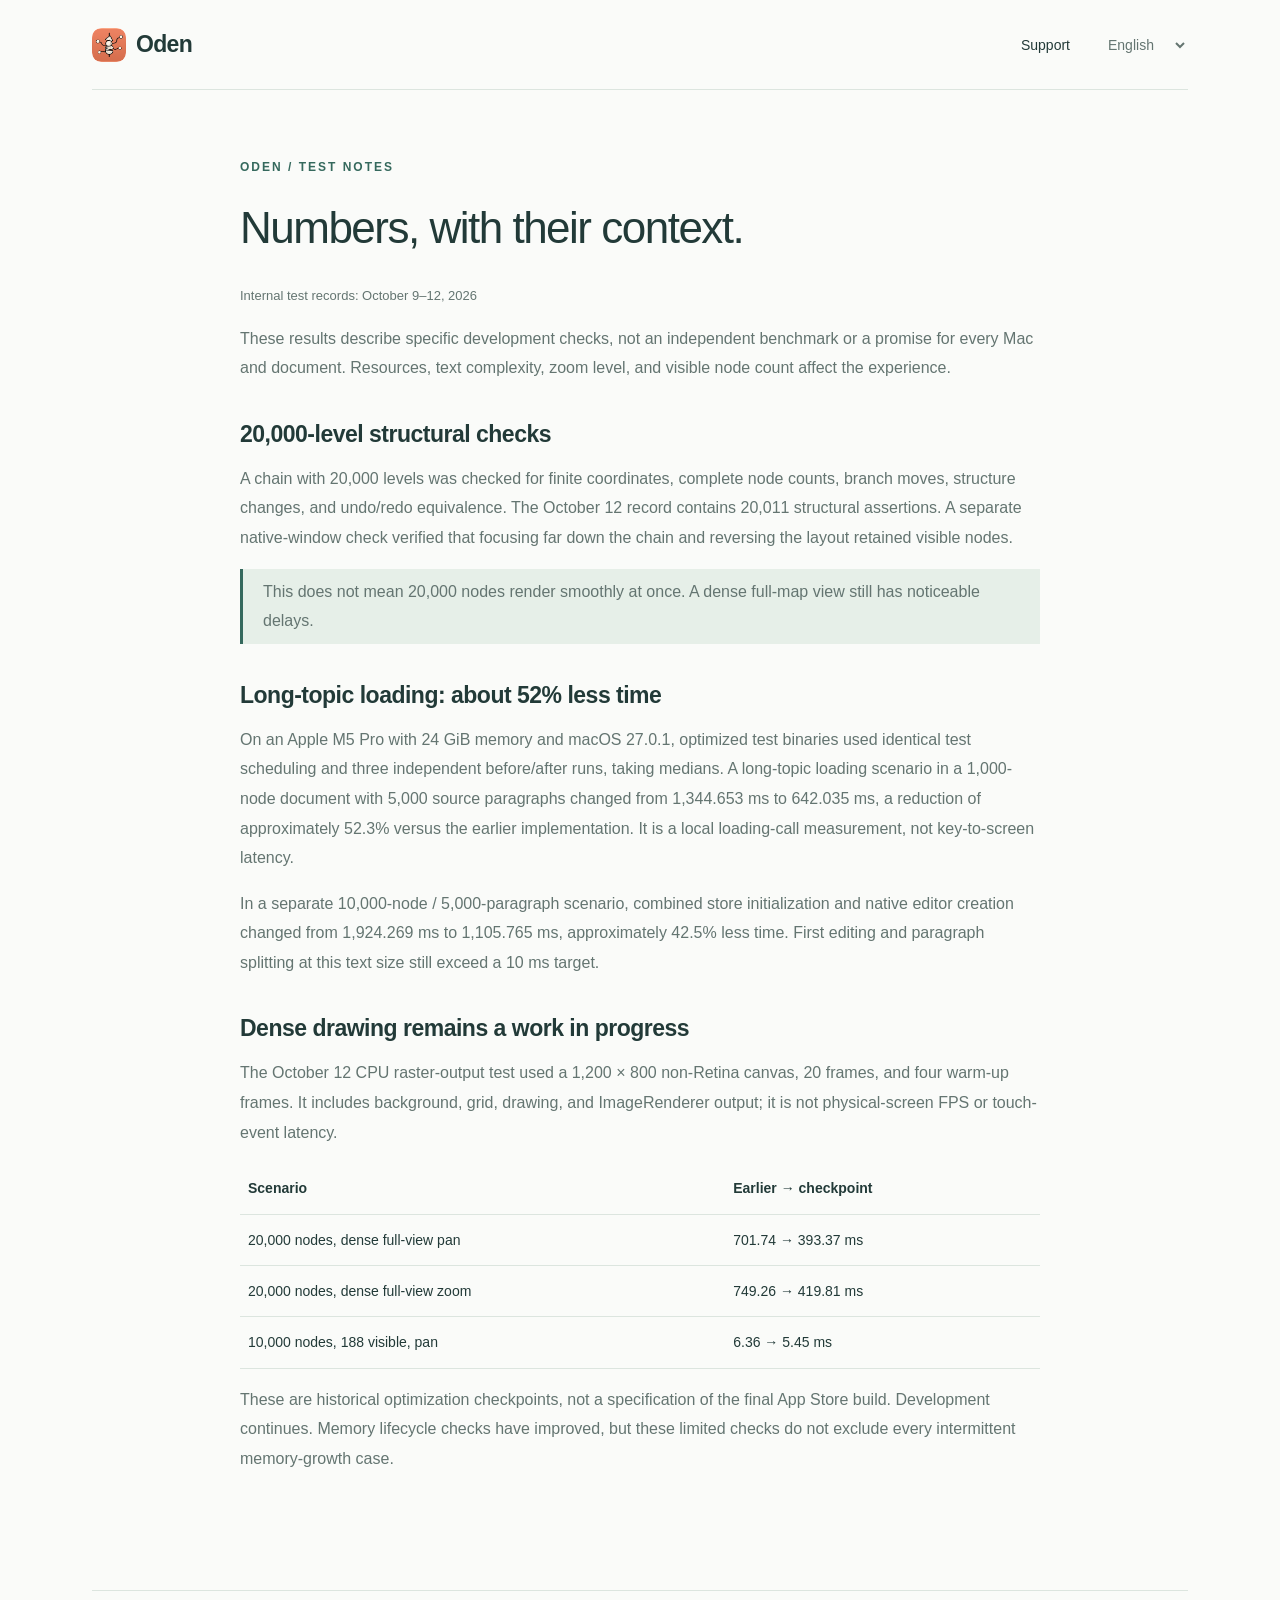
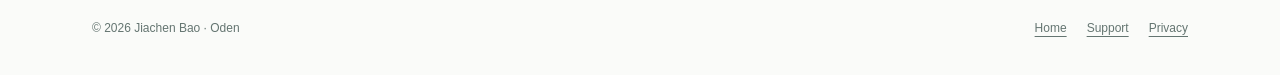
==== performance.html @ cf1937de "Launch bilingual Oden website with support and privacy" ====
<!doctype html>
<html lang="en"><head><meta charset="utf-8"><meta name="viewport" content="width=device-width,initial-scale=1"><title>Oden — Performance Test Notes</title><meta name="description" content="Scope and limitations of Oden's internal large-document performance results."><link rel="icon" href="assets/icon.png"><link rel="stylesheet" href="styles.css"><script defer src="site.js"></script></head>
<body data-lang="en"><div class="wrap"><header class="nav"><a class="brand" href="index.html" data-local><img src="assets/icon.png" alt="" width="34" height="34">Oden</a><nav class="navlinks" aria-label="Main navigation"><a href="support.html" data-local><span lang="en">Support</span><span lang="zh-Hans">支持</span></a><select id="language" class="language" aria-label="Language"><option value="en">English</option><option value="zh">简体中文</option></select></nav></header>
<main class="document"><div class="eyebrow">Oden / <span lang="en">Test notes</span><span lang="zh-Hans">性能记录</span></div><h1><span lang="en">Numbers, with their context.</span><span lang="zh-Hans">数字，也需要上下文。</span></h1><p class="date"><span lang="en">Internal test records: October 9–12, 2026</span><span lang="zh-Hans">内部测试记录：2026 年 10 月 9–12 日</span></p><p><span lang="en">These results describe specific development checks, not an independent benchmark or a promise for every Mac and document. Resources, text complexity, zoom level, and visible node count affect the experience.</span><span lang="zh-Hans">这些结果来自特定开发检查，并非独立评测，也不是对每台 Mac、每份文稿的承诺。资源、文字复杂度、缩放和可见节点数都会影响体验。</span></p>
<h2><span lang="en">20,000-level structural checks</span><span lang="zh-Hans">两万层结构检查</span></h2><p><span lang="en">A chain with 20,000 levels was checked for finite coordinates, complete node counts, branch moves, structure changes, and undo/redo equivalence. The October 12 record contains 20,011 structural assertions. A separate native-window check verified that focusing far down the chain and reversing the layout retained visible nodes.</span><span lang="zh-Hans">两万层深链检查覆盖坐标有效性、节点完整性、分支移动、结构改变及撤销/重做一致性。10 月 12 日记录包含 20,011 项结构断言；另有原生窗口检查，验证远处聚焦和反向布局后仍有节点可见。</span></p><p class="notice"><span lang="en">This does not mean 20,000 nodes render smoothly at once. A dense full-map view still has noticeable delays.</span><span lang="zh-Hans">这不意味着两万节点同时显示仍然流畅。密集全景视野仍有明显延迟。</span></p>
<h2><span lang="en">Long-topic loading: about 52% less time</span><span lang="zh-Hans">长主题加载耗时降低约 52%</span></h2><p><span lang="en">On an Apple M5 Pro with 24 GiB memory and macOS 27.0.1, optimized test binaries used identical test scheduling and three independent before/after runs, taking medians. A long-topic loading scenario in a 1,000-node document with 5,000 source paragraphs changed from 1,344.653 ms to 642.035 ms, a reduction of approximately 52.3% versus the earlier implementation. It is a local loading-call measurement, not key-to-screen latency.</span><span lang="zh-Hans">使用 Apple M5 Pro、24 GiB 内存、macOS 27.0.1；优化测试程序采用相同调度，运行三组独立前后对照并取中位数。1,000 节点文稿中的 5,000 源段落长主题加载，由 1,344.653 ms 降至 642.035 ms，较此前实现降低约 52.3%。这是本地加载调用耗时，不是按键到屏幕的延迟。</span></p><p><span lang="en">In a separate 10,000-node / 5,000-paragraph scenario, combined store initialization and native editor creation changed from 1,924.269 ms to 1,105.765 ms, approximately 42.5% less time. First editing and paragraph splitting at this text size still exceed a 10 ms target.</span><span lang="zh-Hans">另一组 10,000 节点 / 5,000 段落场景中，文稿初始化与原生编辑器创建合计由 1,924.269 ms 降至 1,105.765 ms，降低约 42.5%。此文字规模的首次编辑和段落拆分仍未达到 10 ms 目标。</span></p>
<h2><span lang="en">Dense drawing remains a work in progress</span><span lang="zh-Hans">密集绘制仍在优化</span></h2><p><span lang="en">The October 12 CPU raster-output test used a 1,200 × 800 non-Retina canvas, 20 frames, and four warm-up frames. It includes background, grid, drawing, and ImageRenderer output; it is not physical-screen FPS or touch-event latency.</span><span lang="zh-Hans">10 月 12 日 CPU 栅格输出测试采用 1,200 × 800 非 Retina 画布、20 帧、前 4 帧预热，包含背景、网格、绘制和 ImageRenderer 输出；不等于物理屏幕 FPS 或触控事件延迟。</span></p><div class="table-scroll"><table><thead><tr><th><span lang="en">Scenario</span><span lang="zh-Hans">场景</span></th><th><span lang="en">Earlier → checkpoint</span><span lang="zh-Hans">此前 → 检查点</span></th></tr></thead><tbody><tr><td><span lang="en">20,000 nodes, dense full-view pan</span><span lang="zh-Hans">两万节点，密集全景平移</span></td><td>701.74 → 393.37 ms</td></tr><tr><td><span lang="en">20,000 nodes, dense full-view zoom</span><span lang="zh-Hans">两万节点，密集全景缩放</span></td><td>749.26 → 419.81 ms</td></tr><tr><td><span lang="en">10,000 nodes, 188 visible, pan</span><span lang="zh-Hans">万节点，188 个可见，平移</span></td><td>6.36 → 5.45 ms</td></tr></tbody></table></div><p><span lang="en">These are historical optimization checkpoints, not a specification of the final App Store build. Development continues. Memory lifecycle checks have improved, but these limited checks do not exclude every intermittent memory-growth case.</span><span lang="zh-Hans">以上是历史优化检查点，不是最终 App Store 构建的性能规格。优化仍在继续。内存生命周期检查已有改善，但有限测试不足以排除所有间歇性内存增长情况。</span></p></main><footer class="footer"><span>© 2026 Jiachen Bao · Oden</span><div><a href="index.html" data-local><span lang="en">Home</span><span lang="zh-Hans">首页</span></a><a href="support.html" data-local><span lang="en">Support</span><span lang="zh-Hans">支持</span></a><a href="privacy.html" data-local><span lang="en">Privacy</span><span lang="zh-Hans">隐私政策</span></a></div></footer></div></body></html>
---- styles.css ----
:root{--ink:#223a38;--muted:#647571;--paper:#fafbf9;--mint:#e6efe8;--line:#dce5df;--accent:#35695d;font-family:-apple-system,BlinkMacSystemFont,"Segoe UI",sans-serif;color:var(--ink);background:var(--paper);font-synthesis:none}*{box-sizing:border-box}body{margin:0}body[data-lang=en] [lang=zh-Hans],body[data-lang=zh] [lang=en]{display:none}a{color:inherit;text-underline-offset:4px}button,select{font:inherit}a:focus-visible,button:focus-visible,select:focus-visible{outline:3px solid #508b7d;outline-offset:5px}.wrap{max-width:1160px;margin:auto;padding:0 32px}.nav{height:90px;display:flex;align-items:center;justify-content:space-between;gap:24px;border-bottom:1px solid var(--line)}.brand{display:flex;align-items:center;gap:10px;text-decoration:none;font-weight:650;font-size:23px;letter-spacing:-.7px}.brand img{width:34px;height:34px;border-radius:9px}.navlinks{display:flex;align-items:center;gap:26px;font-size:14px}.navlinks a{text-decoration:none}.language{border:0;background:transparent;color:var(--muted);padding:8px;cursor:pointer}.eyebrow{font-size:12px;font-weight:650;letter-spacing:2px;text-transform:uppercase;color:var(--accent)}.hero{padding:85px 0 38px;text-align:center}.hero h1{font-size:clamp(48px,6.5vw,86px);font-weight:520;line-height:1.08;letter-spacing:-4px;margin:24px 0}.hero .lead{max-width:690px;margin:0 auto;font-size:19px;line-height:1.8;color:var(--muted)}.actions{display:flex;justify-content:center;align-items:center;gap:20px;margin:28px 0}.button{display:inline-flex;text-decoration:none;align-items:center;justify-content:center;padding:13px 23px;border-radius:30px;background:var(--ink);color:white;font-size:14px}.status{font-size:13px;color:var(--muted)}.hero-image{display:block;width:100%;height:auto;border-radius:14px;border:1px solid var(--line);box-shadow:0 22px 60px #233d3210}.caption{font-size:12px;color:var(--muted);margin:14px 0 0;line-height:1.6}.stats{display:grid;grid-template-columns:repeat(3,1fr);padding:40px 0 60px;text-align:center}.stat strong{font-size:38px;font-weight:450;letter-spacing:-1px;display:block}.stat span{font-size:13px;color:var(--muted)}.stat+.stat{border-left:1px solid var(--line)}.section{padding:70px 0;border-top:1px solid var(--line)}.section h2{font-size:clamp(29px,4vw,45px);font-weight:500;letter-spacing:-1.8px;line-height:1.2;margin:14px 0 22px}.section p{font-size:16px;color:var(--muted);line-height:1.85}.split{display:grid;grid-template-columns:1fr 1.35fr;gap:65px;align-items:center}.split img{width:100%;border:1px solid var(--line);border-radius:12px}.tags{display:flex;gap:9px;flex-wrap:wrap;margin-top:22px}.tags span{font-size:12px;padding:8px 13px;border-radius:20px;background:var(--mint)}.gallery{display:grid;grid-template-columns:1fr 1fr;gap:24px;margin-top:28px}.gallery img{width:100%;border-radius:12px;border:1px solid var(--line)}.gallery figure{margin:0}.features{display:grid;grid-template-columns:repeat(3,1fr);gap:40px;margin-top:42px}.features h3{font-size:19px;font-weight:550;line-height:1.4;margin:0}.features p{font-size:14px}.performance{background:var(--mint);padding:38px;border-radius:16px;display:grid;grid-template-columns:1fr 2fr;gap:44px}.performance strong{font-size:60px;font-weight:450;letter-spacing:-2px;display:block}.performance h3{margin:0 0 12px;font-size:24px;font-weight:500}.performance p{margin:0;font-size:14px}.end{padding:75px 0;text-align:center}.end h2{font-size:34px;font-weight:500;letter-spacing:-1px}.footer{border-top:1px solid var(--line);padding:30px 0 40px;display:flex;justify-content:space-between;gap:24px;font-size:12px;color:var(--muted)}.footer div{display:flex;gap:20px;flex-wrap:wrap}.document{max-width:800px;margin:auto;padding:70px 0 100px}.document h1{font-size:44px;line-height:1.15;letter-spacing:-1.5px;font-weight:500}.document h2{font-size:23px;letter-spacing:-.5px;margin:38px 0 10px;font-weight:550}.document p,.document li{font-size:16px;line-height:1.85;color:var(--muted)}.document ul{padding-left:22px}.document .date{font-size:13px}.document table{border-collapse:collapse;width:100%;font-size:14px;line-height:1.6}.document th,.document td{text-align:left;border-bottom:1px solid var(--line);padding:14px 8px;vertical-align:top}.table-scroll{overflow-x:auto}.notice{border-left:3px solid var(--accent);padding:8px 20px;background:var(--mint)}@media(max-width:760px){.wrap{padding:0 20px}.nav{height:74px}.navlinks{gap:16px}.navlinks .optional{display:none}.hero{padding-top:58px}.hero h1{letter-spacing:-2px}.hero .lead{font-size:17px}.split{grid-template-columns:1fr;gap:26px}.section{padding:45px 0}.gallery,.features{grid-template-columns:1fr}.performance{grid-template-columns:1fr;gap:20px;padding:27px}.footer{flex-direction:column}.document{padding-top:45px}.document h1{font-size:36px}.stats{padding:30px 0 40px}.stat strong{font-size:32px}.actions{flex-direction:column;gap:12px}}@media(prefers-reduced-motion:no-preference){html{scroll-behavior:smooth}}
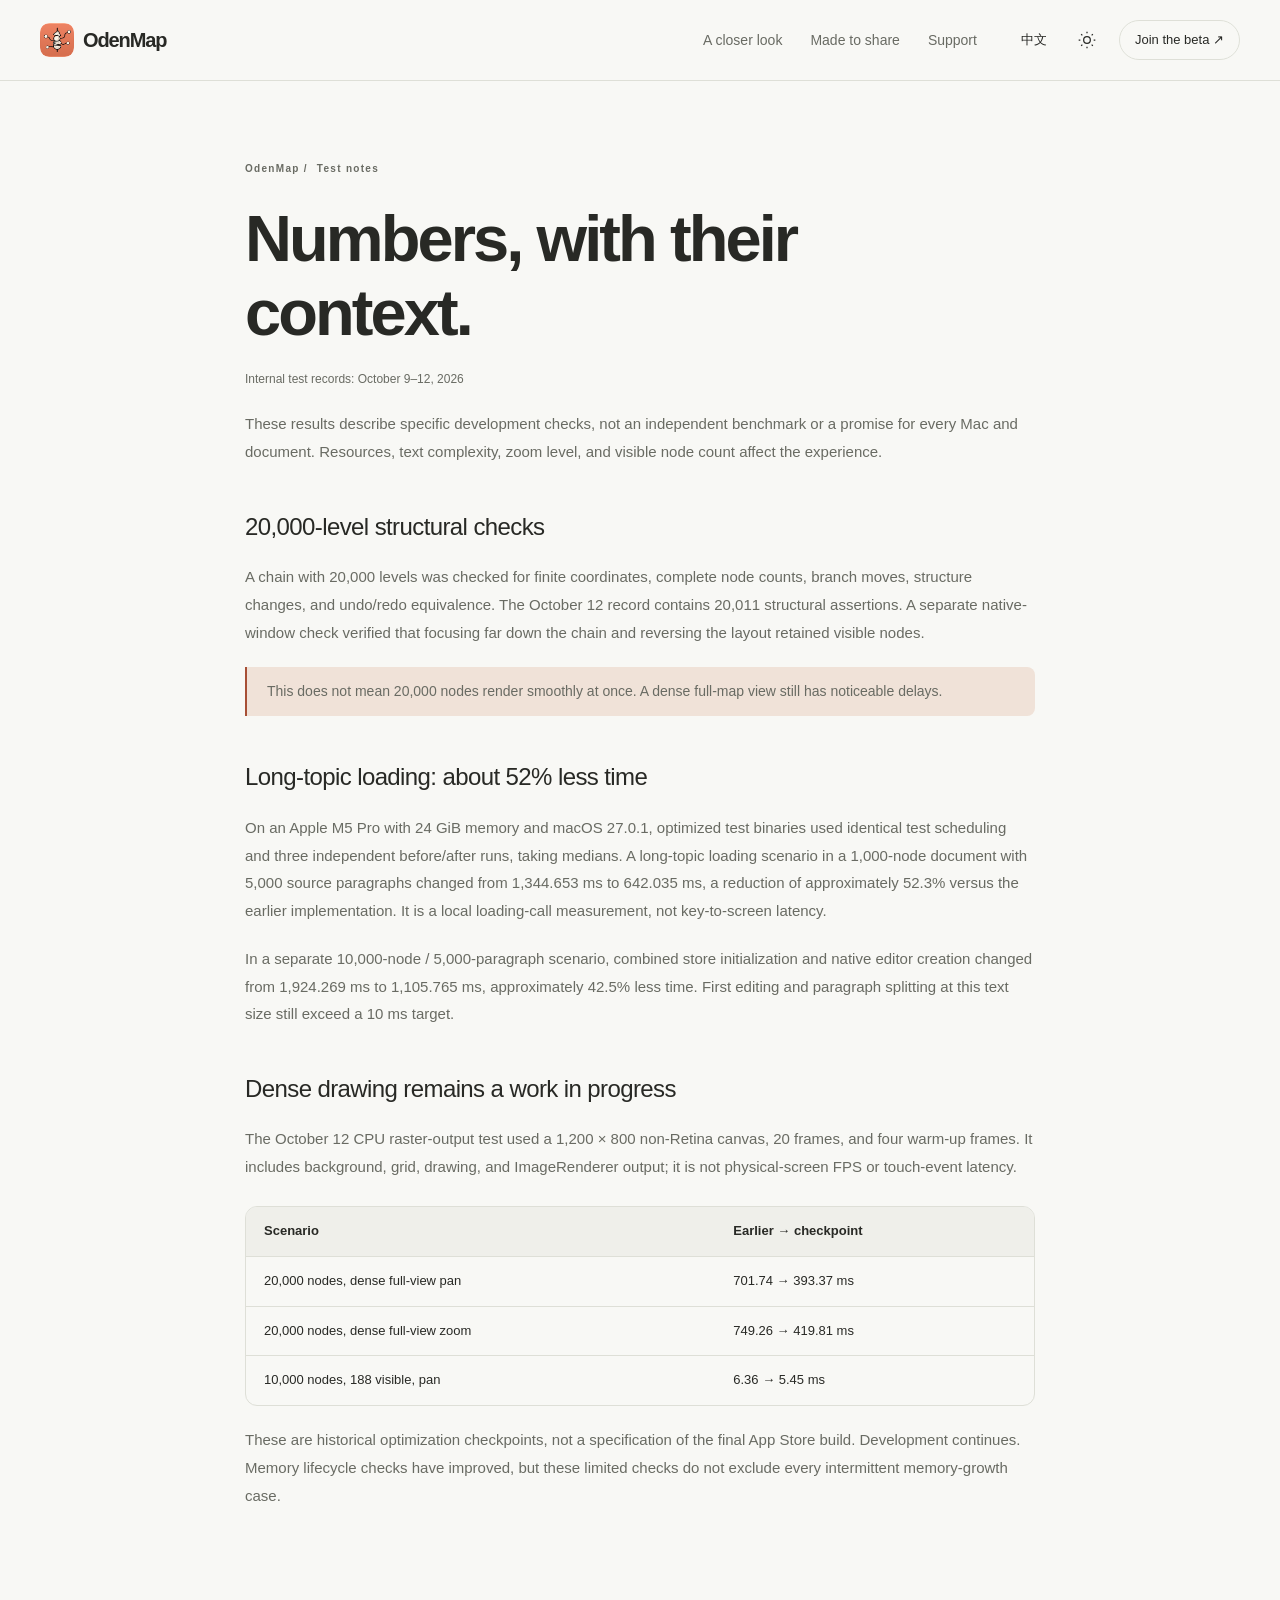
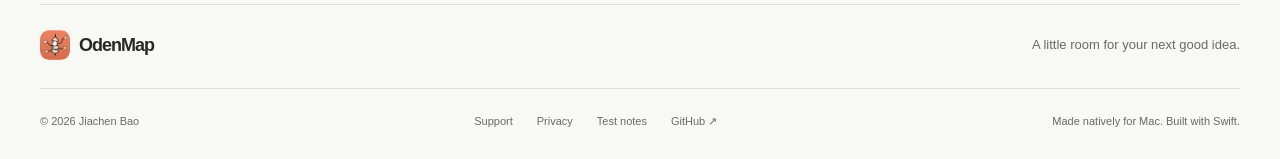
==== commit 4418cdc3: "Refresh OdenMap website with native imagery, bilingual themes and public beta" ====
--- a/performance.html
+++ b/performance.html
@@ -1,7 +1,13 @@
 <!doctype html>
-<html lang="en"><head><meta charset="utf-8"><meta name="viewport" content="width=device-width,initial-scale=1"><title>Oden — Performance Test Notes</title><meta name="description" content="Scope and limitations of Oden's internal large-document performance results."><link rel="icon" href="assets/icon.png"><link rel="stylesheet" href="styles.css"><script defer src="site.js"></script></head>
-<body data-lang="en"><div class="wrap"><header class="nav"><a class="brand" href="index.html" data-local><img src="assets/icon.png" alt="" width="34" height="34">Oden</a><nav class="navlinks" aria-label="Main navigation"><a href="support.html" data-local><span lang="en">Support</span><span lang="zh-Hans">支持</span></a><select id="language" class="language" aria-label="Language"><option value="en">English</option><option value="zh">简体中文</option></select></nav></header>
-<main class="document"><div class="eyebrow">Oden / <span lang="en">Test notes</span><span lang="zh-Hans">性能记录</span></div><h1><span lang="en">Numbers, with their context.</span><span lang="zh-Hans">数字，也需要上下文。</span></h1><p class="date"><span lang="en">Internal test records: October 9–12, 2026</span><span lang="zh-Hans">内部测试记录：2026 年 10 月 9–12 日</span></p><p><span lang="en">These results describe specific development checks, not an independent benchmark or a promise for every Mac and document. Resources, text complexity, zoom level, and visible node count affect the experience.</span><span lang="zh-Hans">这些结果来自特定开发检查，并非独立评测，也不是对每台 Mac、每份文稿的承诺。资源、文字复杂度、缩放和可见节点数都会影响体验。</span></p>
+<html lang="en" data-lang="en"><head><meta charset="utf-8"><meta name="viewport" content="width=device-width,initial-scale=1">
+<title>Test notes — OdenMap</title><meta name="description" content="OdenMap historical developer test notes and their scope."><meta name="theme-color" content="#f8f8f5"><meta name="color-scheme" content="light dark"><meta property="og:title" content="OdenMap — Make room for your ideas"><meta property="og:description" content="A native Mac workspace for connected thinking. Join the public TestFlight beta."><meta property="og:image" content="https://baojiachen0214.github.io/oden-website/assets/canvas-light.webp">
+<link rel="icon" href="assets/icon.png"><link rel="stylesheet" href="styles.css?v=3"><script defer src="site.js?v=3"></script><script>try{let q=new URLSearchParams(location.search).get('lang'),l=q==='zh'||q==='en'?q:localStorage.getItem('oden-lang')||'en',t=localStorage.getItem('oden-theme')||'system';document.documentElement.dataset.lang=l==='zh'?'zh':'en';document.documentElement.lang=l==='zh'?'zh-Hans':'en';document.documentElement.dataset.theme=t;document.documentElement.dataset.scheme=t==='dark'||t==='system'&&matchMedia('(prefers-color-scheme:dark)').matches?'dark':'light'}catch(e){document.documentElement.dataset.lang='en';document.documentElement.dataset.scheme=matchMedia('(prefers-color-scheme:dark)').matches?'dark':'light'}</script></head>
+<body class="document-page"><a class="skip-link" href="#main" data-i18n="skip">Skip to content</a>
+<header class="site-header"><div class="header-inner">
+<a class="brand" href="index.html" data-local><img src="assets/icon.png" width="34" height="34" alt=""><span>OdenMap</span></a>
+<nav class="desktop-nav" aria-label="Main navigation"><a href="index.html#features" data-local data-i18n="navFeatures">A closer look</a><a href="index.html#share" data-local data-i18n="navExport">Made to share</a><a href="support.html" data-local data-i18n="support">Support</a></nav>
+<div class="header-controls"><button class="language-control" id="language-switch" type="button" aria-label="切换到简体中文">中文</button><details class="appearance"><summary aria-label="Appearance"><svg viewBox="0 0 24 24" fill="none" stroke="currentColor" stroke-width="1.5" aria-hidden="true"><circle cx="12" cy="12" r="4"/><path d="M12 2v2m0 16v2M2 12h2m16 0h2M5 5l1.4 1.4m11.2 11.2L19 19M5 19l1.4-1.4M17.6 6.4L19 5"/></svg></summary><div class="appearance-menu"><span data-i18n="appearance">Appearance</span><button type="button" data-theme-choice="system" data-i18n="system">System</button><button type="button" data-theme-choice="light" data-i18n="light">Light</button><button type="button" data-theme-choice="dark" data-i18n="dark">Dark</button></div></details><a class="nav-join" data-beta href="https://testflight.apple.com/join/yeJwCNAr" data-i18n="navJoin">Join the beta ↗</a></div>
+</div></header><main id="main" class="prose wrap"><div class="eyebrow">OdenMap / <span lang="en">Test notes</span><span lang="zh-Hans">性能记录</span></div><h1><span lang="en">Numbers, with their context.</span><span lang="zh-Hans">数字，也需要上下文。</span></h1><p class="date"><span lang="en">Internal test records: October 9–12, 2026</span><span lang="zh-Hans">内部测试记录：2026 年 10 月 9–12 日</span></p><p><span lang="en">These results describe specific development checks, not an independent benchmark or a promise for every Mac and document. Resources, text complexity, zoom level, and visible node count affect the experience.</span><span lang="zh-Hans">这些结果来自特定开发检查，并非独立评测，也不是对每台 Mac、每份文稿的承诺。资源、文字复杂度、缩放和可见节点数都会影响体验。</span></p>
 <h2><span lang="en">20,000-level structural checks</span><span lang="zh-Hans">两万层结构检查</span></h2><p><span lang="en">A chain with 20,000 levels was checked for finite coordinates, complete node counts, branch moves, structure changes, and undo/redo equivalence. The October 12 record contains 20,011 structural assertions. A separate native-window check verified that focusing far down the chain and reversing the layout retained visible nodes.</span><span lang="zh-Hans">两万层深链检查覆盖坐标有效性、节点完整性、分支移动、结构改变及撤销/重做一致性。10 月 12 日记录包含 20,011 项结构断言；另有原生窗口检查，验证远处聚焦和反向布局后仍有节点可见。</span></p><p class="notice"><span lang="en">This does not mean 20,000 nodes render smoothly at once. A dense full-map view still has noticeable delays.</span><span lang="zh-Hans">这不意味着两万节点同时显示仍然流畅。密集全景视野仍有明显延迟。</span></p>
 <h2><span lang="en">Long-topic loading: about 52% less time</span><span lang="zh-Hans">长主题加载耗时降低约 52%</span></h2><p><span lang="en">On an Apple M5 Pro with 24 GiB memory and macOS 27.0.1, optimized test binaries used identical test scheduling and three independent before/after runs, taking medians. A long-topic loading scenario in a 1,000-node document with 5,000 source paragraphs changed from 1,344.653 ms to 642.035 ms, a reduction of approximately 52.3% versus the earlier implementation. It is a local loading-call measurement, not key-to-screen latency.</span><span lang="zh-Hans">使用 Apple M5 Pro、24 GiB 内存、macOS 27.0.1；优化测试程序采用相同调度，运行三组独立前后对照并取中位数。1,000 节点文稿中的 5,000 源段落长主题加载，由 1,344.653 ms 降至 642.035 ms，较此前实现降低约 52.3%。这是本地加载调用耗时，不是按键到屏幕的延迟。</span></p><p><span lang="en">In a separate 10,000-node / 5,000-paragraph scenario, combined store initialization and native editor creation changed from 1,924.269 ms to 1,105.765 ms, approximately 42.5% less time. First editing and paragraph splitting at this text size still exceed a 10 ms target.</span><span lang="zh-Hans">另一组 10,000 节点 / 5,000 段落场景中，文稿初始化与原生编辑器创建合计由 1,924.269 ms 降至 1,105.765 ms，降低约 42.5%。此文字规模的首次编辑和段落拆分仍未达到 10 ms 目标。</span></p>
-<h2><span lang="en">Dense drawing remains a work in progress</span><span lang="zh-Hans">密集绘制仍在优化</span></h2><p><span lang="en">The October 12 CPU raster-output test used a 1,200 × 800 non-Retina canvas, 20 frames, and four warm-up frames. It includes background, grid, drawing, and ImageRenderer output; it is not physical-screen FPS or touch-event latency.</span><span lang="zh-Hans">10 月 12 日 CPU 栅格输出测试采用 1,200 × 800 非 Retina 画布、20 帧、前 4 帧预热，包含背景、网格、绘制和 ImageRenderer 输出；不等于物理屏幕 FPS 或触控事件延迟。</span></p><div class="table-scroll"><table><thead><tr><th><span lang="en">Scenario</span><span lang="zh-Hans">场景</span></th><th><span lang="en">Earlier → checkpoint</span><span lang="zh-Hans">此前 → 检查点</span></th></tr></thead><tbody><tr><td><span lang="en">20,000 nodes, dense full-view pan</span><span lang="zh-Hans">两万节点，密集全景平移</span></td><td>701.74 → 393.37 ms</td></tr><tr><td><span lang="en">20,000 nodes, dense full-view zoom</span><span lang="zh-Hans">两万节点，密集全景缩放</span></td><td>749.26 → 419.81 ms</td></tr><tr><td><span lang="en">10,000 nodes, 188 visible, pan</span><span lang="zh-Hans">万节点，188 个可见，平移</span></td><td>6.36 → 5.45 ms</td></tr></tbody></table></div><p><span lang="en">These are historical optimization checkpoints, not a specification of the final App Store build. Development continues. Memory lifecycle checks have improved, but these limited checks do not exclude every intermittent memory-growth case.</span><span lang="zh-Hans">以上是历史优化检查点，不是最终 App Store 构建的性能规格。优化仍在继续。内存生命周期检查已有改善，但有限测试不足以排除所有间歇性内存增长情况。</span></p></main><footer class="footer"><span>© 2026 Jiachen Bao · Oden</span><div><a href="index.html" data-local><span lang="en">Home</span><span lang="zh-Hans">首页</span></a><a href="support.html" data-local><span lang="en">Support</span><span lang="zh-Hans">支持</span></a><a href="privacy.html" data-local><span lang="en">Privacy</span><span lang="zh-Hans">隐私政策</span></a></div></footer></div></body></html>
+<h2><span lang="en">Dense drawing remains a work in progress</span><span lang="zh-Hans">密集绘制仍在优化</span></h2><p><span lang="en">The October 12 CPU raster-output test used a 1,200 × 800 non-Retina canvas, 20 frames, and four warm-up frames. It includes background, grid, drawing, and ImageRenderer output; it is not physical-screen FPS or touch-event latency.</span><span lang="zh-Hans">10 月 12 日 CPU 栅格输出测试采用 1,200 × 800 非 Retina 画布、20 帧、前 4 帧预热，包含背景、网格、绘制和 ImageRenderer 输出；不等于物理屏幕 FPS 或触控事件延迟。</span></p><div class="table-scroll"><table><thead><tr><th><span lang="en">Scenario</span><span lang="zh-Hans">场景</span></th><th><span lang="en">Earlier → checkpoint</span><span lang="zh-Hans">此前 → 检查点</span></th></tr></thead><tbody><tr><td><span lang="en">20,000 nodes, dense full-view pan</span><span lang="zh-Hans">两万节点，密集全景平移</span></td><td>701.74 → 393.37 ms</td></tr><tr><td><span lang="en">20,000 nodes, dense full-view zoom</span><span lang="zh-Hans">两万节点，密集全景缩放</span></td><td>749.26 → 419.81 ms</td></tr><tr><td><span lang="en">10,000 nodes, 188 visible, pan</span><span lang="zh-Hans">万节点，188 个可见，平移</span></td><td>6.36 → 5.45 ms</td></tr></tbody></table></div><p><span lang="en">These are historical optimization checkpoints, not a specification of the final App Store build. Development continues. Memory lifecycle checks have improved, but these limited checks do not exclude every intermittent memory-growth case.</span><span lang="zh-Hans">以上是历史优化检查点，不是最终 App Store 构建的性能规格。优化仍在继续。内存生命周期检查已有改善，但有限测试不足以排除所有间歇性内存增长情况。</span></p></main><footer class="site-footer wrap"><div class="footer-main"><a class="brand" href="index.html" data-local><img src="assets/icon.png" width="30" height="30" alt=""><span>OdenMap</span></a><p data-i18n="footerLine">A little room for your next good idea.</p></div><div class="footer-bottom"><span>© 2026 Jiachen Bao</span><nav aria-label="Footer"><a href="support.html" data-local data-i18n="support">Support</a><a href="privacy.html" data-local data-i18n="privacy">Privacy</a><a href="performance.html" data-local data-i18n="testNotes">Test notes</a><a href="https://github.com/baojiachen0214/oden-website/issues" rel="noopener">GitHub ↗</a></nav><span class="footer-native" data-i18n="footerNative">Made natively for Mac. Built with Swift.</span></div></footer></body></html>
--- a/styles.css
+++ b/styles.css
@@ -1 +1,23 @@
-:root{--ink:#223a38;--muted:#647571;--paper:#fafbf9;--mint:#e6efe8;--line:#dce5df;--accent:#35695d;font-family:-apple-system,BlinkMacSystemFont,"Segoe UI",sans-serif;color:var(--ink);background:var(--paper);font-synthesis:none}*{box-sizing:border-box}body{margin:0}body[data-lang=en] [lang=zh-Hans],body[data-lang=zh] [lang=en]{display:none}a{color:inherit;text-underline-offset:4px}button,select{font:inherit}a:focus-visible,button:focus-visible,select:focus-visible{outline:3px solid #508b7d;outline-offset:5px}.wrap{max-width:1160px;margin:auto;padding:0 32px}.nav{height:90px;display:flex;align-items:center;justify-content:space-between;gap:24px;border-bottom:1px solid var(--line)}.brand{display:flex;align-items:center;gap:10px;text-decoration:none;font-weight:650;font-size:23px;letter-spacing:-.7px}.brand img{width:34px;height:34px;border-radius:9px}.navlinks{display:flex;align-items:center;gap:26px;font-size:14px}.navlinks a{text-decoration:none}.language{border:0;background:transparent;color:var(--muted);padding:8px;cursor:pointer}.eyebrow{font-size:12px;font-weight:650;letter-spacing:2px;text-transform:uppercase;color:var(--accent)}.hero{padding:85px 0 38px;text-align:center}.hero h1{font-size:clamp(48px,6.5vw,86px);font-weight:520;line-height:1.08;letter-spacing:-4px;margin:24px 0}.hero .lead{max-width:690px;margin:0 auto;font-size:19px;line-height:1.8;color:var(--muted)}.actions{display:flex;justify-content:center;align-items:center;gap:20px;margin:28px 0}.button{display:inline-flex;text-decoration:none;align-items:center;justify-content:center;padding:13px 23px;border-radius:30px;background:var(--ink);color:white;font-size:14px}.status{font-size:13px;color:var(--muted)}.hero-image{display:block;width:100%;height:auto;border-radius:14px;border:1px solid var(--line);box-shadow:0 22px 60px #233d3210}.caption{font-size:12px;color:var(--muted);margin:14px 0 0;line-height:1.6}.stats{display:grid;grid-template-columns:repeat(3,1fr);padding:40px 0 60px;text-align:center}.stat strong{font-size:38px;font-weight:450;letter-spacing:-1px;display:block}.stat span{font-size:13px;color:var(--muted)}.stat+.stat{border-left:1px solid var(--line)}.section{padding:70px 0;border-top:1px solid var(--line)}.section h2{font-size:clamp(29px,4vw,45px);font-weight:500;letter-spacing:-1.8px;line-height:1.2;margin:14px 0 22px}.section p{font-size:16px;color:var(--muted);line-height:1.85}.split{display:grid;grid-template-columns:1fr 1.35fr;gap:65px;align-items:center}.split img{width:100%;border:1px solid var(--line);border-radius:12px}.tags{display:flex;gap:9px;flex-wrap:wrap;margin-top:22px}.tags span{font-size:12px;padding:8px 13px;border-radius:20px;background:var(--mint)}.gallery{display:grid;grid-template-columns:1fr 1fr;gap:24px;margin-top:28px}.gallery img{width:100%;border-radius:12px;border:1px solid var(--line)}.gallery figure{margin:0}.features{display:grid;grid-template-columns:repeat(3,1fr);gap:40px;margin-top:42px}.features h3{font-size:19px;font-weight:550;line-height:1.4;margin:0}.features p{font-size:14px}.performance{background:var(--mint);padding:38px;border-radius:16px;display:grid;grid-template-columns:1fr 2fr;gap:44px}.performance strong{font-size:60px;font-weight:450;letter-spacing:-2px;display:block}.performance h3{margin:0 0 12px;font-size:24px;font-weight:500}.performance p{margin:0;font-size:14px}.end{padding:75px 0;text-align:center}.end h2{font-size:34px;font-weight:500;letter-spacing:-1px}.footer{border-top:1px solid var(--line);padding:30px 0 40px;display:flex;justify-content:space-between;gap:24px;font-size:12px;color:var(--muted)}.footer div{display:flex;gap:20px;flex-wrap:wrap}.document{max-width:800px;margin:auto;padding:70px 0 100px}.document h1{font-size:44px;line-height:1.15;letter-spacing:-1.5px;font-weight:500}.document h2{font-size:23px;letter-spacing:-.5px;margin:38px 0 10px;font-weight:550}.document p,.document li{font-size:16px;line-height:1.85;color:var(--muted)}.document ul{padding-left:22px}.document .date{font-size:13px}.document table{border-collapse:collapse;width:100%;font-size:14px;line-height:1.6}.document th,.document td{text-align:left;border-bottom:1px solid var(--line);padding:14px 8px;vertical-align:top}.table-scroll{overflow-x:auto}.notice{border-left:3px solid var(--accent);padding:8px 20px;background:var(--mint)}@media(max-width:760px){.wrap{padding:0 20px}.nav{height:74px}.navlinks{gap:16px}.navlinks .optional{display:none}.hero{padding-top:58px}.hero h1{letter-spacing:-2px}.hero .lead{font-size:17px}.split{grid-template-columns:1fr;gap:26px}.section{padding:45px 0}.gallery,.features{grid-template-columns:1fr}.performance{grid-template-columns:1fr;gap:20px;padding:27px}.footer{flex-direction:column}.document{padding-top:45px}.document h1{font-size:36px}.stats{padding:30px 0 40px}.stat strong{font-size:32px}.actions{flex-direction:column;gap:12px}}@media(prefers-reduced-motion:no-preference){html{scroll-behavior:smooth}}
+/* OdenMap — native product, quiet presentation. No external fonts. */
+:root{color-scheme:light;--bg:#f8f8f5;--surface:#fff;--surface-soft:#efefea;--text:#282925;--muted:#696b63;--line:#dedfd7;--accent:#a74f35;--accent-hover:#8e402a;--accent-wash:#f0e2d8;--button-text:#fff;--header:rgb(248 248 245 / .9);--shadow:0 22px 65px -28px rgb(35 37 29 / .26);--radius:24px}
+:root[data-scheme=dark]{color-scheme:dark;--bg:#191b19;--surface:#232623;--surface-soft:#292d28;--text:#e9eae3;--muted:#a9ada1;--line:#383d35;--accent:#e6a387;--accent-hover:#f1b69e;--accent-wash:#3c3029;--button-text:#231c17;--header:rgb(25 27 25 / .91);--shadow:0 24px 75px -22px rgb(0 0 0 / .65)}
+*{box-sizing:border-box}html{scroll-behavior:smooth;scroll-padding-top:100px}body{margin:0;background:var(--bg);color:var(--text);font-family:-apple-system,BlinkMacSystemFont,"Segoe UI",sans-serif;-webkit-font-smoothing:antialiased;font-size:16px;line-height:1.6}button,a,summary{-webkit-tap-highlight-color:transparent}button{font:inherit;color:inherit}button,summary{cursor:pointer}a{color:inherit;text-decoration:none}img{display:block;max-width:100%}button{border:0}::selection{background:var(--accent-wash);color:var(--text)}:focus-visible{outline:3px solid var(--accent);outline-offset:5px}h1,h2,h3,p{margin:0}h1,h2,h3{line-height:1.1;letter-spacing:-.045em;font-weight:550}em{font-family:Georgia,"Times New Roman",serif;font-weight:400;letter-spacing:-.055em}button:disabled{cursor:default}.wrap{width:min(1200px,calc(100% - 80px));margin-inline:auto}.skip-link{position:fixed;top:10px;left:16px;padding:10px 16px;background:var(--surface);z-index:100;transform:translateY(-180%)}.skip-link:focus{transform:none}.muted{color:var(--muted)}
+html[data-lang=en] [lang=zh-Hans],html[data-lang=zh] [lang=en]{display:none!important}html[data-lang=zh] em{font-family:inherit;font-style:normal;font-weight:500;letter-spacing:-.04em}html[data-lang=zh] h1,html[data-lang=zh] h2,html[data-lang=zh] h3{letter-spacing:-.025em}html[data-lang=zh] .hero h1{line-height:1.2}
+.site-header{position:sticky;top:0;z-index:30;background:var(--header);border-bottom:1px solid var(--line);backdrop-filter:blur(20px);-webkit-backdrop-filter:blur(20px)}.header-inner{max-width:1440px;margin:auto;min-height:80px;padding:15px 40px;display:flex;align-items:center;gap:36px}.brand{display:inline-flex;align-items:center;gap:9px;flex-shrink:0;font-size:20px;letter-spacing:-.055em;font-weight:650}.brand img{border-radius:9px}.desktop-nav{display:flex;gap:28px;margin-left:auto;font-size:14px;color:var(--muted)}.desktop-nav a:hover,.footer-bottom a:hover{color:var(--accent)}.header-controls{display:flex;align-items:center;gap:12px}.language-control{background:none;padding:8px;font-size:13px;min-height:40px;min-width:40px}.nav-join{font-size:13px;padding:9px 15px;border:1px solid var(--line);border-radius:99px;white-space:nowrap}.nav-join:hover{border-color:var(--accent);color:var(--accent)}.appearance{position:relative}.appearance summary{list-style:none;width:40px;height:40px;display:grid;place-items:center;border-radius:50%}.appearance summary::-webkit-details-marker{display:none}.appearance summary:hover,.language-control:hover{background:var(--surface-soft)}.appearance svg{width:20px;height:20px}.appearance-menu{position:absolute;right:0;top:49px;width:175px;padding:8px;border:1px solid var(--line);border-radius:14px;box-shadow:var(--shadow);background:var(--surface)}.appearance-menu>span{display:block;padding:7px 10px;font-size:11px;color:var(--muted);text-transform:uppercase;letter-spacing:.09em}.appearance-menu button{width:100%;text-align:left;background:none;padding:8px 11px;border-radius:7px;font-size:14px}.appearance-menu button[aria-pressed=true]{background:var(--accent-wash);color:var(--accent)}.appearance-menu button[aria-pressed=true]:after{content:'✓';float:right}.appearance-menu button:hover{background:var(--surface-soft)}
+.hero{padding-top:88px}.hero-intro{max-width:760px;margin:auto;text-align:center}.eyebrow{display:flex;align-items:center;gap:9px;font-size:10px;font-weight:600;letter-spacing:.13em;color:var(--muted);line-height:1.5}.hero .eyebrow{justify-content:center}.status-dot{width:6px;height:6px;background:var(--accent);border-radius:50%;display:inline-block;flex-shrink:0}.hero h1{font-size:clamp(64px,7.3vw,102px);margin-top:28px;line-height:.99}.hero h1 em{color:var(--accent)}.hero-lead{max-width:480px;margin:28px auto 0;color:var(--muted);font-size:17px;line-height:1.7;text-wrap:pretty}.hero-actions{display:flex;justify-content:center;align-items:center;gap:27px;margin-top:30px}.button{display:inline-flex;gap:26px;align-items:center;justify-content:center;padding:13px 21px;font-size:14px;border-radius:9px;font-weight:550;min-height:48px;transition:background .15s,transform .15s}.primary{background:var(--accent);color:var(--button-text)}.primary:hover{background:var(--accent-hover);transform:translateY(-1px)}.quiet-link{font-size:13px;display:inline-flex;gap:12px;align-items:center;border-bottom:1px solid var(--line);padding:7px 0}.quiet-link:hover{border-color:var(--accent)}.availability{font-size:10px;color:var(--muted);margin-top:19px}.hero-showcase{position:relative;margin-top:56px}.hero-glow{position:absolute;inset:5% -2% -5%;background:radial-gradient(ellipse at 50% 65%,var(--accent-wash),transparent 70%);filter:blur(30px);z-index:-1}.shot-button{display:block;width:100%;padding:0;background:var(--surface);overflow:hidden;border-radius:12px;border:1px solid var(--line);box-shadow:var(--shadow);transition:transform .25s}.shot-button:hover{transform:translateY(-3px)}.product-shot{width:100%;height:auto}.hero-shot{border-radius:14px}.shot-caption{display:flex;justify-content:space-between;color:var(--muted);font-size:10px;margin-top:17px;gap:15px}.shot-caption>span:first-child{display:flex;align-items:center;gap:7px}.caption-dot{width:5px;height:5px;border-radius:50%;background:var(--accent)}.principles{display:flex;align-items:center;justify-content:center;gap:34px;color:var(--muted);padding:46px 0 44px;border-bottom:1px solid var(--line);font-size:11px}.principles i{width:3px;height:3px;border-radius:50%;background:var(--line)}
+.features{padding-block:110px 100px}.section-heading{display:grid;grid-template-columns:1.1fr 1fr;align-items:end;gap:20px 70px;margin-bottom:48px}.section-heading .eyebrow{grid-column:1/-1}h2{font-size:clamp(38px,4.2vw,58px);font-weight:500;line-height:1.07}.section-lead{font-size:15px;color:var(--muted);line-height:1.75;max-width:395px;text-wrap:pretty}.section-heading .section-lead{padding-bottom:4px}.feature-grid{display:grid;grid-template-columns:1fr 1fr;gap:24px}.feature-card{border:1px solid var(--line);border-radius:var(--radius);overflow:hidden;background:var(--surface-soft);padding:35px 0 0;display:flex;flex-direction:column;min-width:0}.card-copy{padding:0 34px;max-width:470px}.feature-index{font-size:9px;letter-spacing:.14em;color:var(--muted)}.feature-card h3{font-size:30px;margin-top:21px;letter-spacing:-.04em;max-width:350px;line-height:1.15}.feature-card p{font-size:13px;color:var(--muted);line-height:1.75;margin-top:16px;max-width:365px}.format-tags{display:flex;gap:7px;flex-wrap:wrap;margin-top:22px}.format-tags span{font-size:10px;padding:4px 9px;border:1px solid var(--line);border-radius:5px;color:var(--muted)}.feature-card .shot-button{margin:36px 0 0 28px;width:calc(100% - 28px);border-radius:12px 0 0 0;border-right:0;border-bottom:0;box-shadow:var(--shadow);margin-top:auto}.feature-card .card-copy{padding-bottom:34px}.feature-card .product-shot{aspect-ratio:1.4;object-fit:cover;object-position:left top}.resources-card .product-shot{aspect-ratio:1.4}.details-grid{display:grid;grid-template-columns:repeat(3,minmax(0,1fr));gap:65px;margin-top:65px}.detail-icon{display:block;font-size:28px;line-height:1;color:var(--accent);font-weight:300;margin-bottom:23px}.equation-icon{font-family:Georgia,serif;font-style:italic}.details-grid h3{font-size:19px;line-height:1.25;letter-spacing:-.025em;max-width:250px}.details-grid p{font-size:12px;line-height:1.8;color:var(--muted);margin-top:15px}
+.export-section{background:var(--surface-soft);border-block:1px solid var(--line);padding-block:85px}.export-inner{display:grid;grid-template-columns:.85fr 1.3fr;align-items:center;gap:70px}.export-copy h2{margin-top:24px}.export-copy h2 em{color:var(--accent)}.export-copy .section-lead{margin-top:25px;font-size:14px}.new-label{font-size:10px;letter-spacing:0;border:1px solid var(--accent);color:var(--accent);padding:2px 7px;border-radius:5px}.export-tags span{border-color:var(--muted)}.quiet-list{list-style:none;padding:0;margin:25px 0 0;font-size:11px;color:var(--muted)}.quiet-list li{margin:10px 0;padding-left:17px;position:relative}.quiet-list li:before{content:'↗';position:absolute;left:0;color:var(--accent)}.small-caption{font-size:10px;color:var(--muted);margin-top:16px;text-align:center}.export-visual{min-width:0}.export-visual .shot-button{border-radius:16px}
+.platforms{padding-block:100px;display:grid;grid-template-columns:1fr 1fr;gap:90px;align-items:center;border-bottom:1px solid var(--line)}.platforms h2{font-size:40px;margin-top:22px;max-width:360px;line-height:1.15}.platform-list>div{display:flex;align-items:center;gap:24px;padding:25px 0}.platform-list>div+div{border-top:1px solid var(--line)}.platform-mark{font-size:34px;line-height:1;font-weight:300;width:38px;text-align:center;color:var(--muted)}.platform-list h3{font-size:20px;letter-spacing:-.02em;display:flex;align-items:center;gap:13px;flex-wrap:wrap}.small-badge{border:1px solid var(--accent);border-radius:4px;padding:3px 6px;font-size:8px;letter-spacing:.07em;line-height:1;color:var(--accent);font-weight:500}.muted-badge{border-color:var(--line);color:var(--muted)}.platform-list p{font-size:12px;color:var(--muted);margin-top:9px}
+.beta-section{padding-block:100px}.beta-card{border:1px solid var(--line);border-radius:var(--radius);padding:60px;background:var(--surface);display:grid;grid-template-columns:1fr 1fr;gap:90px}.beta-copy h2{margin-top:24px}.beta-copy h2 em{color:var(--accent)}.beta-copy>p:not(.eyebrow){margin-top:25px;font-size:13px;max-width:340px;color:var(--muted);line-height:1.8}.beta-copy>.button{margin-top:28px}.beta-copy>.beta-limit{font-size:9px!important;margin-top:15px!important}.beta-steps{padding-top:4px}.beta-steps>div{display:flex;gap:23px;margin-bottom:28px}.beta-steps>div>span{font-size:10px;color:var(--accent);padding-top:2px;font-variant-numeric:tabular-nums}.beta-steps h3{font-size:16px;letter-spacing:-.015em;line-height:1.3}.beta-steps p{font-size:12px;color:var(--muted);line-height:1.75;margin-top:9px}.beta-steps>.beta-version{font-size:11px;padding-top:20px;border-top:1px solid var(--line)}.beta-steps>.beta-small{font-size:10px}
+.site-footer{padding-block:25px 28px;border-top:1px solid var(--line)}.footer-main{display:flex;align-items:center;justify-content:space-between;padding:0 0 28px}.footer-main p{font-size:13px;color:var(--muted)}.footer-main .brand{font-size:18px}.footer-bottom{border-top:1px solid var(--line);padding-top:24px;display:flex;gap:30px;align-items:center;justify-content:space-between;font-size:10px;color:var(--muted)}.footer-bottom nav{display:flex;gap:24px}.footer-native{text-align:right}.prose{max-width:790px;padding-block:80px 95px}.prose h1{font-size:clamp(42px,6vw,65px);margin-top:26px;line-height:1.14}.prose .document-lead{font-size:18px;margin-top:25px}.prose p{font-size:15px;color:var(--muted);line-height:1.85;margin-top:20px}.prose h2{font-size:24px;letter-spacing:-.025em;line-height:1.35;margin-top:45px}.prose a{color:var(--accent);text-decoration:underline;text-underline-offset:3px}.prose .date{font-size:12px;margin-top:18px}.prose .notice{border-left:2px solid var(--accent);padding:12px 20px;background:var(--accent-wash);border-radius:0 8px 8px 0;font-size:14px}.table-scroll{overflow-x:auto;margin-top:25px;border:1px solid var(--line);border-radius:12px}table{border-collapse:collapse;width:100%;font-size:13px;text-align:left}th,td{padding:14px 18px;border-bottom:1px solid var(--line)}th{background:var(--surface-soft);font-weight:550}tr:last-child td{border-bottom:0}
+.image-dialog{border:0;border-radius:16px;padding:0;background:var(--surface);color:var(--text);max-width:min(1600px,96vw);max-height:94dvh;overflow:auto;box-shadow:0 20px 100px #0008}.image-dialog::backdrop{background:rgb(12 14 11 / .85);backdrop-filter:blur(12px)}.image-dialog img{max-height:90dvh;width:auto;max-width:94vw;object-fit:contain}.dialog-close{position:fixed;top:20px;right:25px;width:42px;height:42px;border-radius:50%;background:var(--surface);border:1px solid var(--line);color:var(--text);font-size:28px;z-index:1;line-height:1}.dialog-close:hover{background:var(--accent-wash)}
+@media(min-width:1600px){.hero{padding-top:100px}}@media(max-width:1000px){.desktop-nav{gap:18px}.header-inner{gap:24px;padding-inline:28px}.wrap{width:calc(100% - 56px)}.hero{padding-top:70px}.hero h1{font-size:85px}.feature-card{padding-top:28px}.card-copy{padding-inline:25px}.feature-card h3{font-size:27px}.details-grid{gap:35px}.export-inner{gap:38px}.beta-card{padding:40px;gap:40px}.footer-native{display:none}.platforms{gap:45px}.section-heading{gap:24px 45px}}
+@media(max-width:760px){.header-inner{min-height:68px;padding:12px 22px;gap:15px}.brand{font-size:20px}.brand img{width:31px;height:31px}.desktop-nav{display:none}.header-controls{margin-left:auto;gap:4px}.nav-join{font-size:11px;padding:8px 12px;margin-left:5px}.wrap{width:calc(100% - 44px)}.hero{padding-top:58px}.hero h1{font-size:clamp(58px,10vw,80px)}.hero-lead{font-size:16px;max-width:420px}.hero-showcase{margin-top:40px}.hero-shot{border-radius:10px}.shot-caption{font-size:9px}.shot-caption>span:last-child{display:none}.principles{gap:17px;padding-block:32px;font-size:9px}.features{padding-block:70px}.section-heading{grid-template-columns:1fr;gap:20px;margin-bottom:32px}.section-heading .section-lead{max-width:450px}.feature-grid{gap:20px}.feature-card h3{font-size:24px}.feature-card p{font-size:12px}.card-copy{padding-inline:23px}.feature-card .shot-button{margin-left:18px;width:calc(100% - 18px)}.format-tags{gap:5px}.format-tags span{font-size:9px;padding-inline:7px}.details-grid{gap:25px;margin-top:42px}.details-grid h3{font-size:16px}.details-grid p{font-size:11px}.export-section{padding-block:65px}.export-inner{grid-template-columns:1fr;gap:38px}.export-copy .section-lead{max-width:440px}.export-visual{max-width:650px}.export-copy h2{font-size:48px}.platforms{padding-block:65px;grid-template-columns:1fr;gap:20px}.platforms h2{font-size:36px;max-width:none}.platform-list>div{padding-block:22px}.beta-section{padding-block:65px}.beta-card{grid-template-columns:1fr;gap:40px;padding:35px}.beta-copy>p:not(.eyebrow){max-width:440px}.beta-steps{padding:0}.beta-steps>div{margin-bottom:23px}.footer-main{align-items:flex-start;gap:20px}.footer-main p{font-size:11px;max-width:165px;text-align:right}.footer-bottom{flex-wrap:wrap;gap:18px}.footer-bottom nav{gap:22px}.prose{padding-block:55px 70px}.prose p{font-size:14px}}
+@media(max-width:520px){.header-inner{padding-inline:19px}.nav-join{display:none}.wrap{width:calc(100% - 38px)}.hero{padding-top:49px}.hero .eyebrow{font-size:8px;letter-spacing:.12em}.hero h1{font-size:clamp(51px,13.2vw,69px);margin-top:23px;line-height:1.02}.hero-lead{font-size:14px;margin-top:22px;max-width:325px;line-height:1.8}.hero-actions{flex-direction:column;gap:15px;margin-top:25px}.button{font-size:13px;padding:12px 20px}.quiet-link{font-size:11px}.availability{font-size:8px;max-width:270px;margin:15px auto 0}.hero-showcase{margin-top:33px}.shot-caption{font-size:8px;margin-top:12px}.principles{flex-wrap:wrap;gap:10px 16px;font-size:9px;padding-block:26px}.principles i{display:none}.principles span:last-child{flex-basis:100%;text-align:center}.features{padding-block:59px}.eyebrow{font-size:8px}.section-heading h2{font-size:39px}.section-lead{font-size:13px}.feature-grid{grid-template-columns:1fr;gap:22px}.feature-card{padding-top:29px;border-radius:20px}.card-copy{padding-inline:27px;max-width:100%}.feature-card h3{font-size:30px;max-width:290px;margin-top:17px}.feature-card p{font-size:13px}.feature-card .card-copy{padding-bottom:29px}.feature-card .shot-button{margin-left:22px;width:calc(100% - 22px)}.feature-card .product-shot{aspect-ratio:1.4}.format-tags{margin-top:18px}.details-grid{grid-template-columns:1fr;gap:0;margin-top:20px}.details-grid article{padding-top:27px;margin-top:26px;border-top:1px solid var(--line)}.detail-icon{font-size:25px;margin-bottom:17px}.details-grid h3{font-size:20px;max-width:none}.details-grid p{font-size:13px;margin-top:11px;max-width:340px}.export-section{padding-block:53px}.export-copy h2{font-size:44px}.export-copy .section-lead{font-size:13px}.quiet-list{font-size:11px}.export-visual .shot-button{border-radius:10px}.platforms{padding-block:55px}.platforms h2{font-size:35px;max-width:300px}.platform-list h3{font-size:18px;gap:9px}.platform-list p{font-size:12px}.platform-list>div{gap:17px}.beta-section{padding-block:55px}.beta-card{padding:29px 25px;border-radius:20px;gap:35px}.beta-copy h2{font-size:38px}.beta-copy>.beta-limit{font-size:8px!important}.beta-copy>p:not(.eyebrow){font-size:12px}.beta-steps>div{gap:16px}.beta-steps p{font-size:11px}.footer-main p{max-width:132px;font-size:10px}.footer-main .brand{font-size:17px}.footer-main .brand img{width:28px;height:28px}.footer-bottom{font-size:9px;gap:15px}.footer-bottom nav{gap:18px;flex-wrap:wrap}.prose h1{font-size:42px}.prose h2{font-size:22px}.prose .document-lead{font-size:16px}.prose p{font-size:13px}.prose .notice{font-size:12px}th,td{padding:12px;font-size:11px}.dialog-close{top:12px;right:12px;width:38px;height:38px}.image-dialog{border-radius:8px}}
+@media(prefers-reduced-motion:reduce){html{scroll-behavior:auto}*,*:before,*:after{transition:none!important;animation:none!important}}
+/* Product details stay legible in narrow browser windows, too. */
+.feature-card .product-shot{aspect-ratio:1.1;object-fit:cover;object-position:center}
+@media(max-width:760px){.feature-grid{grid-template-columns:1fr}.feature-card{display:grid;grid-template-columns:1fr 1fr;align-items:end;padding-top:28px}.feature-card .card-copy{padding-bottom:30px}.feature-card .shot-button{width:100%;margin:0;border-radius:12px 0 0 0}.feature-card h3{font-size:28px}.feature-card .product-shot{aspect-ratio:.82;object-position:left top}}
+@media(max-width:620px){.feature-card{display:flex}.feature-card .shot-button{width:calc(100% - 22px);margin-left:22px}.feature-card .product-shot{aspect-ratio:1.1;object-position:center}.feature-card h3{font-size:30px}.details-grid{grid-template-columns:1fr;gap:0}.details-grid article{border-top:1px solid var(--line);padding-top:27px;margin-top:27px}.details-grid h3{font-size:20px;max-width:none}.details-grid p{font-size:13px;max-width:440px}.detail-icon{margin-bottom:17px}}
+.availability,.shot-caption,.small-caption,.beta-copy>.beta-limit,.beta-steps>.beta-small,.footer-bottom{font-size:11px!important}
+@media(max-width:520px){.availability{max-width:290px}.shot-caption{font-size:10px!important}.beta-copy>.beta-limit{font-size:10px!important}.footer-bottom{font-size:10px!important}.footer-main p{font-size:11px}}
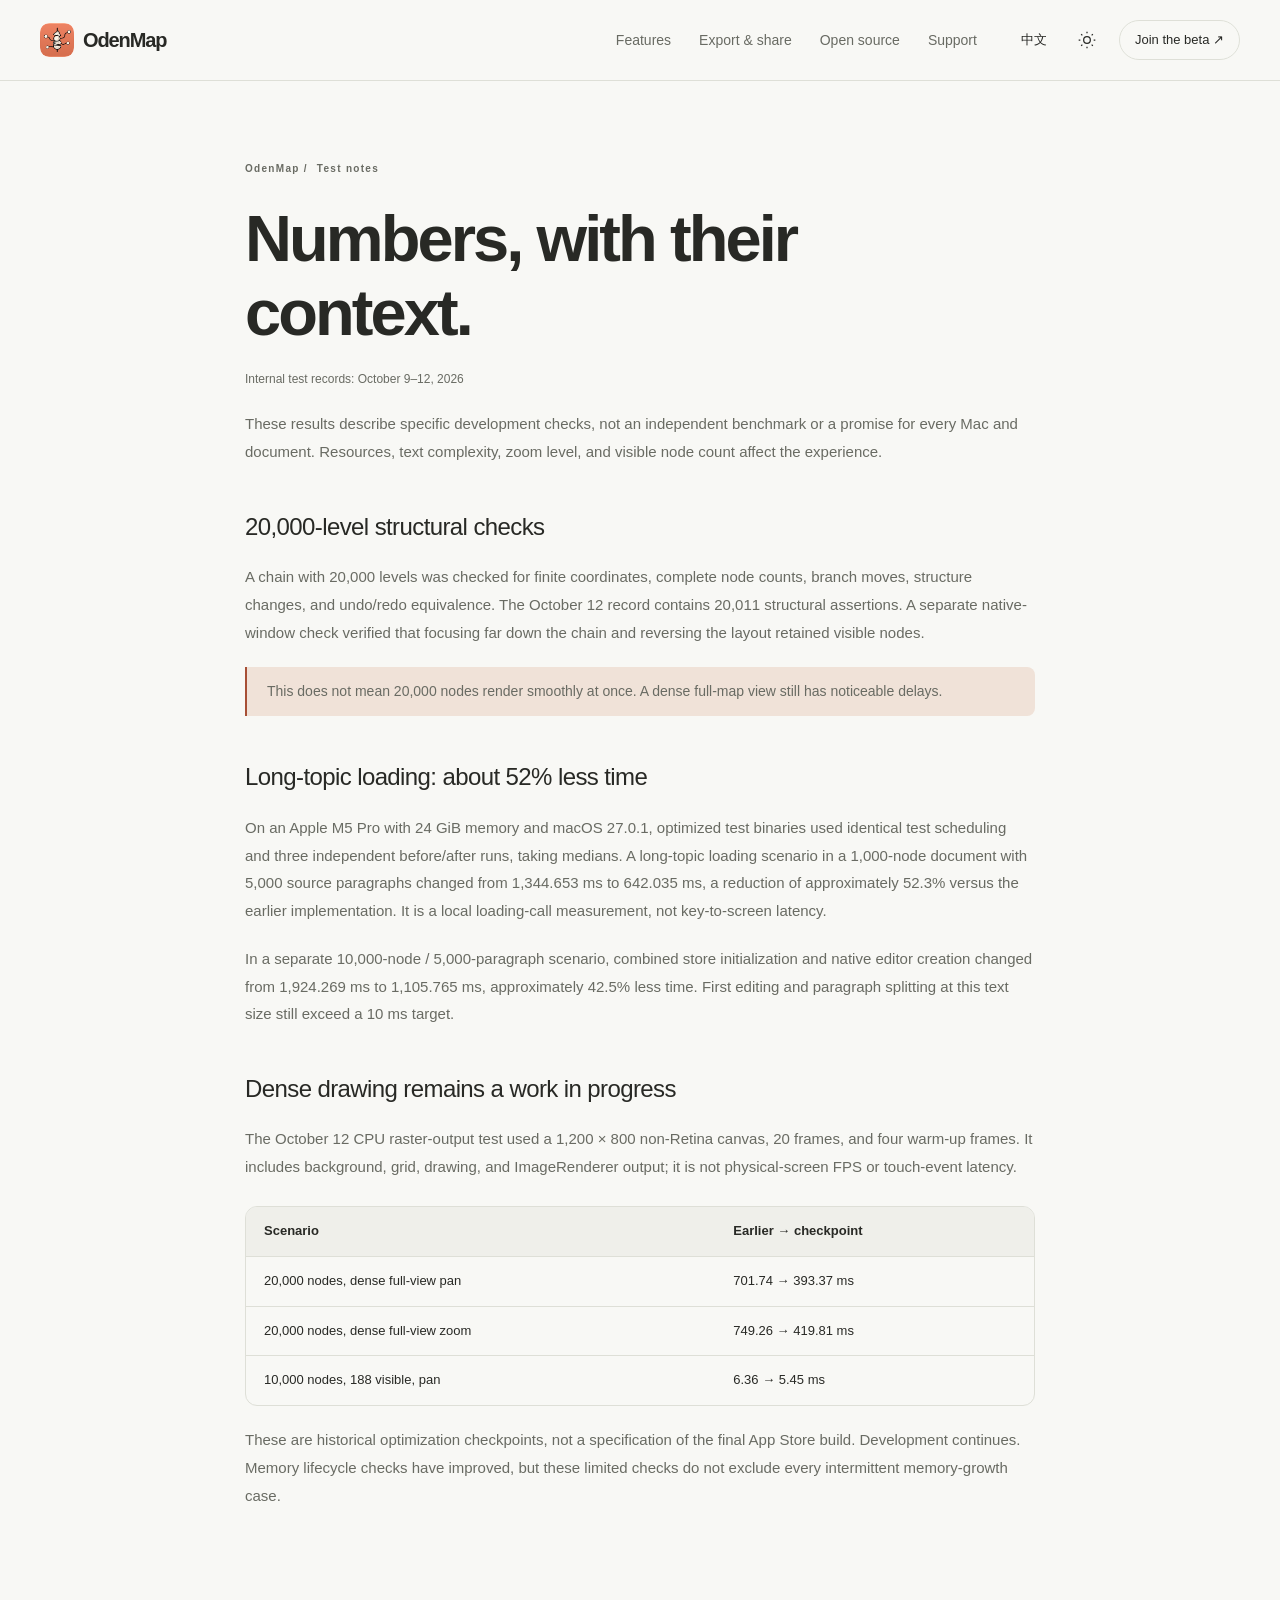
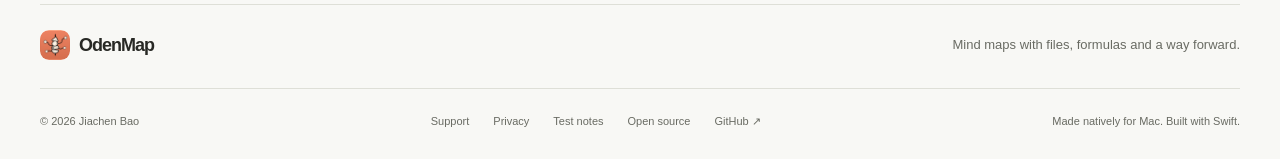
==== commit 23822b96: "Explain OdenMap capabilities and introduce the open-source ARC companion" ====
--- a/performance.html
+++ b/performance.html
@@ -1,13 +1,13 @@
 <!doctype html>
 <html lang="en" data-lang="en"><head><meta charset="utf-8"><meta name="viewport" content="width=device-width,initial-scale=1">
-<title>Test notes — OdenMap</title><meta name="description" content="OdenMap historical developer test notes and their scope."><meta name="theme-color" content="#f8f8f5"><meta name="color-scheme" content="light dark"><meta property="og:title" content="OdenMap — Make room for your ideas"><meta property="og:description" content="A native Mac workspace for connected thinking. Join the public TestFlight beta."><meta property="og:image" content="https://baojiachen0214.github.io/oden-website/assets/canvas-light.webp">
+<title>Test notes — OdenMap</title><meta name="description" content="OdenMap historical developer test notes and their scope."><meta name="theme-color" content="#f8f8f5"><meta name="color-scheme" content="light dark"><meta property="og:title" content="OdenMap — Native mind maps for Mac"><meta property="og:description" content="A native Mac workspace for connected thinking. Join the public TestFlight beta."><meta property="og:image" content="https://baojiachen0214.github.io/oden-website/assets/canvas-light.webp">
 <link rel="icon" href="assets/icon.png"><link rel="stylesheet" href="styles.css?v=3"><script defer src="site.js?v=3"></script><script>try{let q=new URLSearchParams(location.search).get('lang'),l=q==='zh'||q==='en'?q:localStorage.getItem('oden-lang')||'en',t=localStorage.getItem('oden-theme')||'system';document.documentElement.dataset.lang=l==='zh'?'zh':'en';document.documentElement.lang=l==='zh'?'zh-Hans':'en';document.documentElement.dataset.theme=t;document.documentElement.dataset.scheme=t==='dark'||t==='system'&&matchMedia('(prefers-color-scheme:dark)').matches?'dark':'light'}catch(e){document.documentElement.dataset.lang='en';document.documentElement.dataset.scheme=matchMedia('(prefers-color-scheme:dark)').matches?'dark':'light'}</script></head>
 <body class="document-page"><a class="skip-link" href="#main" data-i18n="skip">Skip to content</a>
 <header class="site-header"><div class="header-inner">
 <a class="brand" href="index.html" data-local><img src="assets/icon.png" width="34" height="34" alt=""><span>OdenMap</span></a>
-<nav class="desktop-nav" aria-label="Main navigation"><a href="index.html#features" data-local data-i18n="navFeatures">A closer look</a><a href="index.html#share" data-local data-i18n="navExport">Made to share</a><a href="support.html" data-local data-i18n="support">Support</a></nav>
+<nav class="desktop-nav" aria-label="Main navigation"><a href="index.html#features" data-local data-i18n="navFeatures">Features</a><a href="index.html#share" data-local data-i18n="navExport">Export &amp; share</a><a href="index.html#open-source" data-local data-i18n="openSource">Open source</a><a href="support.html" data-local data-i18n="support">Support</a></nav>
 <div class="header-controls"><button class="language-control" id="language-switch" type="button" aria-label="切换到简体中文">中文</button><details class="appearance"><summary aria-label="Appearance"><svg viewBox="0 0 24 24" fill="none" stroke="currentColor" stroke-width="1.5" aria-hidden="true"><circle cx="12" cy="12" r="4"/><path d="M12 2v2m0 16v2M2 12h2m16 0h2M5 5l1.4 1.4m11.2 11.2L19 19M5 19l1.4-1.4M17.6 6.4L19 5"/></svg></summary><div class="appearance-menu"><span data-i18n="appearance">Appearance</span><button type="button" data-theme-choice="system" data-i18n="system">System</button><button type="button" data-theme-choice="light" data-i18n="light">Light</button><button type="button" data-theme-choice="dark" data-i18n="dark">Dark</button></div></details><a class="nav-join" data-beta href="https://testflight.apple.com/join/yeJwCNAr" data-i18n="navJoin">Join the beta ↗</a></div>
 </div></header><main id="main" class="prose wrap"><div class="eyebrow">OdenMap / <span lang="en">Test notes</span><span lang="zh-Hans">性能记录</span></div><h1><span lang="en">Numbers, with their context.</span><span lang="zh-Hans">数字，也需要上下文。</span></h1><p class="date"><span lang="en">Internal test records: October 9–12, 2026</span><span lang="zh-Hans">内部测试记录：2026 年 10 月 9–12 日</span></p><p><span lang="en">These results describe specific development checks, not an independent benchmark or a promise for every Mac and document. Resources, text complexity, zoom level, and visible node count affect the experience.</span><span lang="zh-Hans">这些结果来自特定开发检查，并非独立评测，也不是对每台 Mac、每份文稿的承诺。资源、文字复杂度、缩放和可见节点数都会影响体验。</span></p>
 <h2><span lang="en">20,000-level structural checks</span><span lang="zh-Hans">两万层结构检查</span></h2><p><span lang="en">A chain with 20,000 levels was checked for finite coordinates, complete node counts, branch moves, structure changes, and undo/redo equivalence. The October 12 record contains 20,011 structural assertions. A separate native-window check verified that focusing far down the chain and reversing the layout retained visible nodes.</span><span lang="zh-Hans">两万层深链检查覆盖坐标有效性、节点完整性、分支移动、结构改变及撤销/重做一致性。10 月 12 日记录包含 20,011 项结构断言；另有原生窗口检查，验证远处聚焦和反向布局后仍有节点可见。</span></p><p class="notice"><span lang="en">This does not mean 20,000 nodes render smoothly at once. A dense full-map view still has noticeable delays.</span><span lang="zh-Hans">这不意味着两万节点同时显示仍然流畅。密集全景视野仍有明显延迟。</span></p>
 <h2><span lang="en">Long-topic loading: about 52% less time</span><span lang="zh-Hans">长主题加载耗时降低约 52%</span></h2><p><span lang="en">On an Apple M5 Pro with 24 GiB memory and macOS 27.0.1, optimized test binaries used identical test scheduling and three independent before/after runs, taking medians. A long-topic loading scenario in a 1,000-node document with 5,000 source paragraphs changed from 1,344.653 ms to 642.035 ms, a reduction of approximately 52.3% versus the earlier implementation. It is a local loading-call measurement, not key-to-screen latency.</span><span lang="zh-Hans">使用 Apple M5 Pro、24 GiB 内存、macOS 27.0.1；优化测试程序采用相同调度，运行三组独立前后对照并取中位数。1,000 节点文稿中的 5,000 源段落长主题加载，由 1,344.653 ms 降至 642.035 ms，较此前实现降低约 52.3%。这是本地加载调用耗时，不是按键到屏幕的延迟。</span></p><p><span lang="en">In a separate 10,000-node / 5,000-paragraph scenario, combined store initialization and native editor creation changed from 1,924.269 ms to 1,105.765 ms, approximately 42.5% less time. First editing and paragraph splitting at this text size still exceed a 10 ms target.</span><span lang="zh-Hans">另一组 10,000 节点 / 5,000 段落场景中，文稿初始化与原生编辑器创建合计由 1,924.269 ms 降至 1,105.765 ms，降低约 42.5%。此文字规模的首次编辑和段落拆分仍未达到 10 ms 目标。</span></p>
-<h2><span lang="en">Dense drawing remains a work in progress</span><span lang="zh-Hans">密集绘制仍在优化</span></h2><p><span lang="en">The October 12 CPU raster-output test used a 1,200 × 800 non-Retina canvas, 20 frames, and four warm-up frames. It includes background, grid, drawing, and ImageRenderer output; it is not physical-screen FPS or touch-event latency.</span><span lang="zh-Hans">10 月 12 日 CPU 栅格输出测试采用 1,200 × 800 非 Retina 画布、20 帧、前 4 帧预热，包含背景、网格、绘制和 ImageRenderer 输出；不等于物理屏幕 FPS 或触控事件延迟。</span></p><div class="table-scroll"><table><thead><tr><th><span lang="en">Scenario</span><span lang="zh-Hans">场景</span></th><th><span lang="en">Earlier → checkpoint</span><span lang="zh-Hans">此前 → 检查点</span></th></tr></thead><tbody><tr><td><span lang="en">20,000 nodes, dense full-view pan</span><span lang="zh-Hans">两万节点，密集全景平移</span></td><td>701.74 → 393.37 ms</td></tr><tr><td><span lang="en">20,000 nodes, dense full-view zoom</span><span lang="zh-Hans">两万节点，密集全景缩放</span></td><td>749.26 → 419.81 ms</td></tr><tr><td><span lang="en">10,000 nodes, 188 visible, pan</span><span lang="zh-Hans">万节点，188 个可见，平移</span></td><td>6.36 → 5.45 ms</td></tr></tbody></table></div><p><span lang="en">These are historical optimization checkpoints, not a specification of the final App Store build. Development continues. Memory lifecycle checks have improved, but these limited checks do not exclude every intermittent memory-growth case.</span><span lang="zh-Hans">以上是历史优化检查点，不是最终 App Store 构建的性能规格。优化仍在继续。内存生命周期检查已有改善，但有限测试不足以排除所有间歇性内存增长情况。</span></p></main><footer class="site-footer wrap"><div class="footer-main"><a class="brand" href="index.html" data-local><img src="assets/icon.png" width="30" height="30" alt=""><span>OdenMap</span></a><p data-i18n="footerLine">A little room for your next good idea.</p></div><div class="footer-bottom"><span>© 2026 Jiachen Bao</span><nav aria-label="Footer"><a href="support.html" data-local data-i18n="support">Support</a><a href="privacy.html" data-local data-i18n="privacy">Privacy</a><a href="performance.html" data-local data-i18n="testNotes">Test notes</a><a href="https://github.com/baojiachen0214/oden-website/issues" rel="noopener">GitHub ↗</a></nav><span class="footer-native" data-i18n="footerNative">Made natively for Mac. Built with Swift.</span></div></footer></body></html>+<h2><span lang="en">Dense drawing remains a work in progress</span><span lang="zh-Hans">密集绘制仍在优化</span></h2><p><span lang="en">The October 12 CPU raster-output test used a 1,200 × 800 non-Retina canvas, 20 frames, and four warm-up frames. It includes background, grid, drawing, and ImageRenderer output; it is not physical-screen FPS or touch-event latency.</span><span lang="zh-Hans">10 月 12 日 CPU 栅格输出测试采用 1,200 × 800 非 Retina 画布、20 帧、前 4 帧预热，包含背景、网格、绘制和 ImageRenderer 输出；不等于物理屏幕 FPS 或触控事件延迟。</span></p><div class="table-scroll"><table><thead><tr><th><span lang="en">Scenario</span><span lang="zh-Hans">场景</span></th><th><span lang="en">Earlier → checkpoint</span><span lang="zh-Hans">此前 → 检查点</span></th></tr></thead><tbody><tr><td><span lang="en">20,000 nodes, dense full-view pan</span><span lang="zh-Hans">两万节点，密集全景平移</span></td><td>701.74 → 393.37 ms</td></tr><tr><td><span lang="en">20,000 nodes, dense full-view zoom</span><span lang="zh-Hans">两万节点，密集全景缩放</span></td><td>749.26 → 419.81 ms</td></tr><tr><td><span lang="en">10,000 nodes, 188 visible, pan</span><span lang="zh-Hans">万节点，188 个可见，平移</span></td><td>6.36 → 5.45 ms</td></tr></tbody></table></div><p><span lang="en">These are historical optimization checkpoints, not a specification of the final App Store build. Development continues. Memory lifecycle checks have improved, but these limited checks do not exclude every intermittent memory-growth case.</span><span lang="zh-Hans">以上是历史优化检查点，不是最终 App Store 构建的性能规格。优化仍在继续。内存生命周期检查已有改善，但有限测试不足以排除所有间歇性内存增长情况。</span></p></main><footer class="site-footer wrap"><div class="footer-main"><a class="brand" href="index.html" data-local><img src="assets/icon.png" width="30" height="30" alt=""><span>OdenMap</span></a><p data-i18n="footerLine">Mind maps with files, formulas and a way forward.</p></div><div class="footer-bottom"><span>© 2026 Jiachen Bao</span><nav aria-label="Footer"><a href="support.html" data-local data-i18n="support">Support</a><a href="privacy.html" data-local data-i18n="privacy">Privacy</a><a href="performance.html" data-local data-i18n="testNotes">Test notes</a><a href="https://github.com/baojiachen0214/oden-arc" data-i18n="openSource">Open source</a><a href="https://github.com/baojiachen0214/oden-website/issues" rel="noopener">GitHub ↗</a></nav><span class="footer-native" data-i18n="footerNative">Made natively for Mac. Built with Swift.</span></div></footer></body></html>
--- a/styles.css
+++ b/styles.css
@@ -21,3 +21,10 @@
 @media(max-width:620px){.feature-card{display:flex}.feature-card .shot-button{width:calc(100% - 22px);margin-left:22px}.feature-card .product-shot{aspect-ratio:1.1;object-position:center}.feature-card h3{font-size:30px}.details-grid{grid-template-columns:1fr;gap:0}.details-grid article{border-top:1px solid var(--line);padding-top:27px;margin-top:27px}.details-grid h3{font-size:20px;max-width:none}.details-grid p{font-size:13px;max-width:440px}.detail-icon{margin-bottom:17px}}
 .availability,.shot-caption,.small-caption,.beta-copy>.beta-limit,.beta-steps>.beta-small,.footer-bottom{font-size:11px!important}
 @media(max-width:520px){.availability{max-width:290px}.shot-caption{font-size:10px!important}.beta-copy>.beta-limit{font-size:10px!important}.footer-bottom{font-size:10px!important}.footer-main p{font-size:11px}}
+.arc-section{padding-top:80px;scroll-margin-top:40px}.arc-card{display:grid;grid-template-columns:.8fr 1.2fr;gap:80px;border:1px solid var(--line);border-radius:var(--radius);padding:45px;background:var(--surface-soft)}.arc-identity{display:flex;align-items:center;gap:12px;font-size:23px;font-weight:600;letter-spacing:-.04em;margin-bottom:24px}.arc-identity img{border-radius:10px}.arc-heading h2{font-size:40px;max-width:330px;margin-top:17px;line-height:1.15}.arc-copy>p{font-size:14px;line-height:1.85;color:var(--muted)}.arc-flow{display:flex;flex-wrap:wrap;align-items:center;gap:9px;margin:23px 0;font-size:10px}.arc-flow span{border:1px solid var(--line);padding:5px 9px;border-radius:5px;background:var(--bg)}.arc-flow i{color:var(--accent);font-style:normal}.arc-copy .arc-scope{font-size:11px;margin-top:21px;max-width:440px}
+@media(max-width:900px){.arc-card{gap:35px;padding:35px}.arc-heading h2{font-size:34px}.desktop-nav{gap:19px}}
+@media(max-width:620px){.arc-section{padding-top:55px}.arc-card{grid-template-columns:1fr;padding:28px;gap:25px;border-radius:20px}.arc-heading h2{font-size:34px}.arc-copy>p{font-size:13px}.arc-copy .arc-scope{font-size:11px}.arc-flow{gap:6px;font-size:9px}.arc-flow span{padding-inline:6px}}
+.hero-lead{max-width:610px}.capabilities{padding-bottom:90px}.capabilities>h2{font-size:42px;margin-top:20px;max-width:700px}.capability-grid{display:grid;grid-template-columns:repeat(3,minmax(0,1fr));gap:38px 50px;margin-top:45px}.capability-grid article{border-top:1px solid var(--line);padding-top:22px}.cap-index{font-size:10px;color:var(--accent);font-variant-numeric:tabular-nums}.capability-grid h3{font-size:21px;letter-spacing:-.025em;line-height:1.25;margin-top:12px}.capability-grid p{font-size:13px;line-height:1.8;margin-top:14px;color:var(--muted)}html[data-lang=zh] .hero h1{font-size:clamp(46px,6.5vw,88px)}
+@media(max-width:960px){.desktop-nav{display:none}.header-controls{margin-left:auto}.capability-grid{gap:30px}.capabilities>h2{font-size:38px}}
+@media(max-width:760px){.capability-grid{grid-template-columns:repeat(2,minmax(0,1fr))}.capabilities{padding-bottom:65px}.hero-lead{max-width:500px}html[data-lang=zh] .hero h1{font-size:clamp(46px,8vw,64px)}}
+@media(max-width:520px){.capability-grid{grid-template-columns:1fr;gap:27px;margin-top:30px}.capabilities>h2{font-size:32px}.capability-grid h3{font-size:21px}.hero-lead{max-width:330px}html[data-lang=zh] .hero h1{font-size:clamp(36px,9.7vw,49px)}.export-tags{max-width:380px}}
